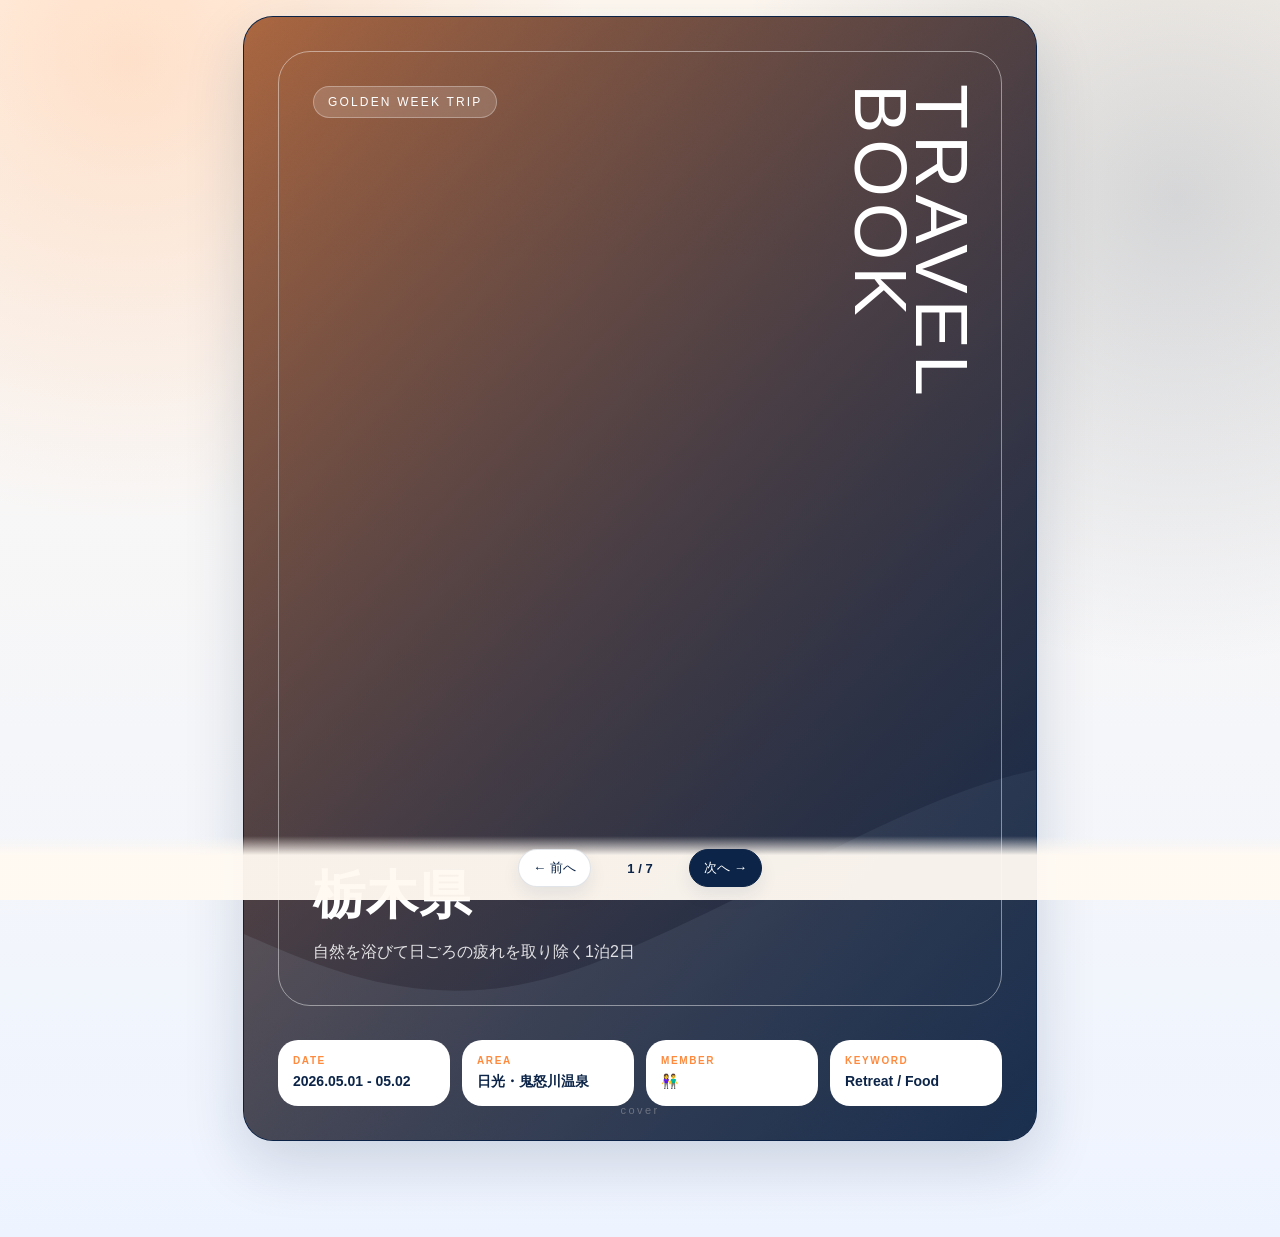
==== index.html @ 2cd38ad1 "HOTEL info" ====
<!doctype html>
<html lang="ja">
<head>
<meta charset="utf-8">
<meta name="viewport" content="width=device-width, initial-scale=1">
<link rel="manifest" href="manifest.json" />
<link rel="stylesheet" href="style.css" />
<title>NIKKO Travel Book</title>

</head>
<body>
<script>document.documentElement.classList.add("js");</script>

<div class="app">
  <!-- <header class="topbar">
    <h1>NIKKO WEEKEND TRAVEL BOOK</h1>
    <div>
      <button class="btn" id="printBtn">印刷</button>
      <button class="btn primary" id="editHintBtn">編集</button>
    </div>
  </header> -->

  <main class="book">
    <section class="page cover active">
      <div class="inner">
        <div class="coverFrame">
          <span class="kicker">GOLDEN WEEK TRIP</span>
          <div class="verticalTitle" contenteditable="true">TRAVEL<br>BOOK</div>
          <div class="coverCopy">
            <h2 contenteditable="true">栃木県</h2>
            <p contenteditable="true">自然を浴びて日ごろの疲れを取り除く1泊2日</p>
          </div>
        </div>
        <div class="coverMeta">
          <div><small>DATE</small><b contenteditable="true">2026.05.01 - 05.02</b></div>
          <div><small>AREA</small><b contenteditable="true">日光・鬼怒川温泉</b></div>
          <div><small>MEMBER</small><b contenteditable="true">👫</b></div>
          <div><small>KEYWORD</small><b contenteditable="true">Retreat / Food </b></div>
        </div>
        <div class="pageNo">cover</div>
      </div>
    </section>

    <section class="page">
      <div class="inner">
        <div class="secRow">
          <h2 class="sec"><span>concept</span>Trip Mood</h2>
        </div>
        <p class="lead" contenteditable="true">旅の主テーマは「特急に乗った旅行🚅」<br>急遽きまったからこそ！旅館でゆったりしたり、海鮮食べ放題を隅々まで楽しもう～！<br>宮城回は年内目標で行こうね！</p>
        <div class="goal-card">
          <h3>旅の目標</h3>
        
          <div class="goal-list">
            <div class="goal-item">
              <span>01</span>
              <p>特急列車にのる</p>
            </div>
            <div class="goal-item">
              <span>02</span>
              <p>いっぱい食べる</p>
            </div>
            <div class="goal-item">
              <span>03</span>
              <p>自然にあやかる</p>
            </div>
          </div>
        </div>

          <div class="card navy">
            <h3>より楽しむために</h3>
            <ul class="list">
              <li contenteditable="true">カロリーを気にしない！（気にしてたら食とれモードでお願いします！）</li>
              <li contenteditable="true">大雨なので1日目はお宿でまったり、旅館の温泉を楽しみつくす</li>
              <li contenteditable="true">旅の恥はかき捨て、写真や動画いっぱいとるど！</li>
              <li contenteditable="true">選択肢に迷ったらルーレットタイム！</li>
            </ul>
          </div>

          <div class="card" style="margin-top:16px">
            <h3>楽しむ条件</h3>
            <div class="conditions">
              <div class="condition" contenteditable="true">「どっちでもいいよ」が出る前にルーレットを回す！！いったら注意して！</div>
            </div>
          </div>

        </div>

        <div class="pageNo">01</div>
      </div>
    </section>

    <!-- <section class="page">
      <div class="inner">
        <div class="secRow"><h2 class="sec"><span>spot list</span>自然観光地</h2></div>
        <div class="spots">
          <article class="spot">
            <img class="thumb" src="toshogu.png" alt="">
            <div class="spotBody">
              <div class="spotTop"><h3 contenteditable="true">日光東照宮</h3><span class="tag" contenteditable="true">WORLD HERITAGE</span></div>
              <p class="desc" contenteditable="true">豪華な彫刻や陽明門をゆっくり見たい、日光の定番スポット。</p>
              <div class="info"><span contenteditable="true"><b>アクセス：</b>日光駅からバス約10分</span><span contenteditable="true"><b>料金：</b>¥1,600</span></div>
            </div>
          </article>
          
        </div>
        <div class="pageNo">02</div>
      </div>
    </section> -->

    <section class="page">
      <div class="inner">
        <div class="secRow"><h2 class="sec"><span>spot list</span>東武日光駅AREA</h2></div>
        <div class="spots">
          <article class="spot">
            <img class="thumb" src="image/sakaeya.jpg" alt="">
            <div class="spotBody">
              <div class="spotTop"><h3 contenteditable="true">さかえや</h3><span class="tag" contenteditable="true">FOOD</span></div>
              <p class="desc" contenteditable="true">このみおすすめの揚げ湯葉まんじゅう、あまじょっぱいの最高傑作らしい</p>
              <div class="info"><span contenteditable="true"><b>アクセス：</b>日光駅から徒歩1分</span><span contenteditable="true"><b>料金：</b>220円</span></div>
            </div>
          </article>
          <article class="spot">
            <img class="thumb" src="image/toushougu.png" alt="">
            <div class="spotBody">
              <div class="spotTop"><h3 contenteditable="true">日光東照宮</h3><span class="tag" contenteditable="true">WORLD HERITAGE</span></div>
              <p class="desc" contenteditable="true">いつかいってみたところ！みざる・いわざる・きかざる🙉</p>
              <div class="info"><span contenteditable="true"><b>アクセス：</b>日光駅からバス約10分、徒歩で30分</span><span contenteditable="true"><b>料金：</b>1,600円</span></div>
            </div>
          </article>
          <article class="spot">
            <img class="thumb" src="image/20231018141541_22.jpg" alt="">
            <div class="spotBody">
              <div class="spotTop"><h3 contenteditable="true">華厳の滝</h3><span class="tag" contenteditable="true">NATURE</span></div>
              <p class="desc" contenteditable="true">水音と迫力を近くで感じたい、奥日光らしい自然スポット。</p>
              <div class="info"><span contenteditable="true"><b>アクセス：</b>日光駅からバス約50分</span><span contenteditable="true"><b>料金：</b>600円</span></div>
            </div>
          </article>
          <article class="spot">
            <img class="thumb" src="image/20231018141826_58.jpg" alt="">
            <div class="spotBody">
              <div class="spotTop"><h3 contenteditable="true">中禅寺湖</h3><span class="tag" contenteditable="true">CHILL</span></div>
              <p class="desc" contenteditable="true">湖畔を散歩したり、天気がよければ遊覧船も候補にしたい場所。</p>
              <div class="info"><span contenteditable="true"><b>アクセス：</b>華厳の滝から徒歩で5分</span><span contenteditable="true"><b>料金：</b>散策無料</span></div>
            </div>
          </article>
          <article class="spot">
            <img class="thumb" src="" alt="">
            <div class="spotBody">
              <div class="spotTop"><h3 contenteditable="true">竜頭滝
              </h3><span class="tag" contenteditable="true">CHILL</span></div>
              <p class="desc" contenteditable="true">紅葉の時にきてもいいかも？</p>
              <div class="info"><span contenteditable="true"><b>アクセス：</b>中善寺温泉のバス停から約15分</span><span contenteditable="true"><b>料金：</b>散策無料</span></div>
            </div>
          </article>
        </div>
        
        <div class="pageNo">02</div>
      </div>
    </section>

    <section class="page">
      <div class="inner">
        <div class="secRow"><h2 class="sec"><span>spot list</span>鬼怒川温泉　エリア</h2></div>
        <div class="card" style="margin-bottom:16px">
          <h3>HOTEL</h3>
          <div class="conditions">
            <div class="condition" contenteditable="true">交ホテルサンシャイン鬼怒川/div>
            <div class="condition" contenteditable="true">チェックイン15：00～(晩御飯の最終は19:30)</div>
            <div class="condition" contenteditable="true">食事：夜朝の2食付き</div>
            <div class="condition" contenteditable="true">チェックアウトは朝の10:00</div>
          </div>
        </div>
        <div class="spots">
          <article class="spot">
            <img class="thumb" src="food2023_02_pc.jpg" alt="">
            <div class="spotBody">
              <div class="spotTop"><h3 contenteditable="true">バウムクーヘン工房はちや</h3><span class="tag" contenteditable="true">FUN</span></div>
              <p class="desc" contenteditable="true">幻のバターでできてるらしい…食べ比べかバウムソフトで悩む🤤</p>
              <div class="info"><span contenteditable="true"><b>アクセス：</b>鬼怒川温泉駅から徒歩3分程</span><span contenteditable="true"><b>料金：</b>600円（バウムソフト）</span></div>
            </div>
          </article>
          <article class="spot">
            <img class="thumb" src="/image/DSC_7810-700x466.jpg" alt="">
            <div class="spotBody">
              <div class="spotTop"><h3 contenteditable="true">鬼怒太の湯</h3><span class="tag" contenteditable="true">FUN</span></div>
              <p class="desc" contenteditable="true">駅前の足湯！雨で寒いからホテルに行く前に一回つかってもいいかも？</p>
              <div class="info"><span contenteditable="true"><b>アクセス：</b>鬼怒川温泉駅前広場</span><span contenteditable="true"><b>料金：</b>なんと無料</span></div>
            </div>
          </article>
          <article class="spot">
            <img class="thumb" src="" alt="">
            <div class="spotBody">
              <div class="spotTop"><h3 contenteditable="true">龍王峡</h3><span class="tag" contenteditable="true">NATURE</span></div>
              <p class="desc" contenteditable="true">湖畔を散歩したり、天気がよければ遊覧船も候補にしたい場所。</p>
              <div class="info"><span contenteditable="true"><b>アクセス：</b>鬼怒川温泉駅から電車で15分ほど</span><span contenteditable="true"><b>料金：</b>散策無料</span></div>
            </div>
          </article>
          <article class="spot">
            <img class="thumb" src="/image/20231018141411_145.jpg" alt="">
            <div class="spotBody">
              <div class="spotTop"><h3 contenteditable="true">鬼怒楯岩大吊橋</h3><span class="tag" contenteditable="true">FUN</span></div>
              <p class="desc" contenteditable="true">温泉街を結ぶ歩行者専用のつり橋、揺れるの怖いがわたってみたい！</p>
              <div class="info"><span contenteditable="true"><b>アクセス：</b>鬼怒川温泉駅から徒歩約12分</span><span contenteditable="true"><b>料金：</b>散策は無料</span></div>
            </div>
          </article>
          <article class="spot">
            <img class="thumb" src="" alt="">
            <div class="spotBody">
              <div class="spotTop"><h3 contenteditable="true">EDO WONDERLAND 日光江戸村</h3><span class="tag" contenteditable="true">FUN</span></div>
              <p class="desc" contenteditable="true">忍者・江戸の街並み・ショーを楽しめる、遊び要素を足したい時の候補。</p>
              <div class="info"><span contenteditable="true"><b>アクセス：</b>鬼怒川温泉方面</span><span contenteditable="true"><b>料金：</b>大人 ¥5,800</span></div>
            </div>
          </article>
        </div>
       
        <div class="pageNo">03</div>
      </div>
    </section>

    <section class="page">
      <div class="inner">
        <div class="secRow"><h2 class="sec"><span>spot list</span>鬼怒川温泉　エリア</h2></div>
        <div class="spots">
          <article class="spot">
            <img class="thumb" src="sakaeya.jpg" alt="">
            <div class="spotBody">
              <div class="spotTop"><h3 contenteditable="true">さかえや</h3><span class="tag" contenteditable="true">FOOD</span></div>
              <p class="desc" contenteditable="true">このみおすすめの揚げ湯葉まんじゅう、あまじょっぱいの最高傑作らしい</p>
              <div class="info"><span contenteditable="true"><b>アクセス：</b>日光駅から徒歩1分</span><span contenteditable="true"><b>料金：</b>220円</span></div>
            </div>
          </article>
          <article class="spot">
            <img class="thumb" src="" alt="">
            <div class="spotBody">
              <div class="spotTop"><h3 contenteditable="true">EDO WONDERLAND 日光江戸村</h3><span class="tag" contenteditable="true">FUN</span></div>
              <p class="desc" contenteditable="true">忍者・江戸の街並み・ショーを楽しめる、遊び要素を足したい時の候補。</p>
              <div class="info"><span contenteditable="true"><b>アクセス：</b>鬼怒川温泉方面</span><span contenteditable="true"><b>料金：</b>大人 ¥5,800</span></div>
            </div>
          </article>
          <article class="spot">
            <img class="thumb" src="" alt="">
            <div class="spotBody">
              <div class="spotTop"><h3 contenteditable="true">EDO WONDERLAND 日光江戸村</h3><span class="tag" contenteditable="true">FUN</span></div>
              <p class="desc" contenteditable="true">忍者・江戸の街並み・ショーを楽しめる、遊び要素を足したい時の候補。</p>
              <div class="info"><span contenteditable="true"><b>アクセス：</b>鬼怒川温泉方面</span><span contenteditable="true"><b>料金：</b>大人 ¥5,800</span></div>
            </div>
          </article>
          <article class="spot">
            <img class="thumb" src="" alt="">
            <div class="spotBody">
              <div class="spotTop"><h3 contenteditable="true">EDO WONDERLAND 日光江戸村</h3><span class="tag" contenteditable="true">FUN</span></div>
              <p class="desc" contenteditable="true">忍者・江戸の街並み・ショーを楽しめる、遊び要素を足したい時の候補。</p>
              <div class="info"><span contenteditable="true"><b>アクセス：</b>鬼怒川温泉方面</span><span contenteditable="true"><b>料金：</b>大人 ¥5,800</span></div>
            </div>
          </article>
          <article class="spot">
            <img class="thumb" src="" alt="">
            <div class="spotBody">
              <div class="spotTop"><h3 contenteditable="true">EDO WONDERLAND 日光江戸村</h3><span class="tag" contenteditable="true">FUN</span></div>
              <p class="desc" contenteditable="true">忍者・江戸の街並み・ショーを楽しめる、遊び要素を足したい時の候補。</p>
              <div class="info"><span contenteditable="true"><b>アクセス：</b>鬼怒川温泉方面</span><span contenteditable="true"><b>料金：</b>大人 ¥5,800</span></div>
            </div>
          </article>
        </div>
       
        <div class="pageNo">04</div>
      </div>
    </section>

    <!-- <section class="page">
      <div class="inner">
        <div class="secRow"><h2 class="sec"><span>schedule</span>2 Days Plan</h2></div>
        <div class="grid2">
          <div class="card">
            <h3>Day 1：世界遺産と日光中心地</h3>
            <div class="dayPlan">
              <div class="timeRow"><span class="time">AM</span><div class="planText" contenteditable="true">東京方面から日光へ移動。駅周辺で荷物整理。</div></div>
              <div class="timeRow"><span class="time">昼</span><div class="planText" contenteditable="true">ゆば・洋食・そばなど日光らしいランチ。</div></div>
              <div class="timeRow"><span class="time">PM</span><div class="planText" contenteditable="true">日光東照宮〜神橋周辺を散策。疲れたらカフェ休憩。</div></div>
              <div class="timeRow"><span class="time">夜</span><div class="planText" contenteditable="true">宿へ移動。温泉・ごはん・早めに就寝。</div></div>
            </div>
          </div>
          <div class="card">
            <h3>Day 2：奥日光の自然</h3>
            <div class="dayPlan">
              <div class="timeRow"><span class="time">AM</span><div class="planText" contenteditable="true">バスで中禅寺湖方面へ。華厳の滝を見る。</div></div>
              <div class="timeRow"><span class="time">昼</span><div class="planText" contenteditable="true">湖畔でランチ。天気がよければ少し散歩。</div></div>
              <div class="timeRow"><span class="time">PM</span><div class="planText" contenteditable="true">中禅寺湖、カフェ、お土産。無理せず駅方面へ戻る。</div></div>
              <div class="timeRow"><span class="time">夕方</span><div class="planText" contenteditable="true">帰路へ。翌日に疲れを残さない時間で帰る。</div></div>
            </div>
          </div>
        </div>
        <div class="pageNo">04</div>
      </div>
    </section> -->

    <section class="page">
      <div class="inner">
        <div class="secRow"><h2 class="sec"><span>packing</span>Checklist</h2></div>
        <div class="checkGrid">
          <div class="card">
            <h3>必須</h3>
            <ul class="checks">
              <li><label><input type="checkbox"> 財布・ICカード</label></li>
              <li><label><input type="checkbox"> スマホ・充電器</label></li>
              <li><label><input type="checkbox"> 予約情報・身分証</label></li>
              <li><label><input type="checkbox"> 常備薬</label></li>
              <li><label><input type="checkbox"> 本</label></li>
            </ul>
          </div>
          <div class="card">
            <h3>服・ケア</h3>
            <ul class="checks">
              <li><label><input type="checkbox"> 歩きやすい靴</label></li>
              <li><label><input type="checkbox"> 羽織りもの</label></li>
              <li><label><input type="checkbox"> 着替え・下着</label></li>
              <li><label><input type="checkbox"> スキンケア・メイク</label></li>
              <li><label><input type="checkbox"> 折りたたみ傘</label></li>
            </ul>
          </div>
          <div class="card">
            <h3>あると便利</h3>
            <ul class="checks">
              <li><label><input type="checkbox"> エコバッグ</label></li>
              <li><label><input type="checkbox"> ハンカチ・ティッシュ</label></li>
              <li><label><input type="checkbox"> 小さめのお菓子</label></li>
              <li><label><input type="checkbox"> 日焼け止め</label></li>
              <li><label><input type="checkbox"> カメラ</label></li>
              <li><label><input type="checkbox"> モバイルバッテリー</label></li>
            </ul>
          </div>
          <div class="card">
            <h3>Memo</h3>
            <div class="memo" contenteditable="true">宿のチェックイン時間：15:00〜<br>夕食開始の最終時間が19:30雨の場合：東照宮＋金谷ホテル周辺＋カフェ寄りに変更<br>バス酔い対策：前日は睡眠優先</div>
          </div>
        </div>
        <div class="pageNo">05</div>
      </div>
    </section>

    <section class="page back">
      <div class="inner">
        <h2 contenteditable="true">NIKKO WEEKEND</h2>
        <p contenteditable="true">歴史を見て、湖で深呼吸して、温泉でゆるむ。<br>帰ってきたあとも思い出せる一泊二日になりますように。</p>
        <div class="pageNo">back cover</div>
      </div>
    </section>
  </main>

  <!-- <p class="hint">テキスト部分はクリックして直接書き換えできます。矢印キーでもページ送りできます。</p> -->
</div>

<nav class="pager">
  <button class="btn" id="prevBtn">← 前へ</button>
  <span class="count" id="count">1 / 7</span>
  <button class="btn primary" id="nextBtn">次へ →</button>
</nav>

<script>
(function(){
  var pages = Array.prototype.slice.call(document.querySelectorAll(".page"));
  var current = 0;
  var count = document.getElementById("count");
  function show(n){
    current = Math.max(0, Math.min(n, pages.length - 1));
    pages.forEach(function(page, i){ page.classList.toggle("active", i === current); });
    count.textContent = (current + 1) + " / " + pages.length;
    window.scrollTo({top:0, behavior:"smooth"});
  }
  document.getElementById("prevBtn").addEventListener("click", function(){ show(current - 1); });
  document.getElementById("nextBtn").addEventListener("click", function(){ show(current + 1); });
  document.getElementById("printBtn").addEventListener("click", function(){ window.print(); });
  document.getElementById("editHintBtn").addEventListener("click", function(){
    alert("テキストを直接クリックすると編集できます。編集後はブラウザの印刷・PDF保存で残せます。");
  });
  document.addEventListener("keydown", function(e){
    if(e.key === "ArrowRight") show(current + 1);
    if(e.key === "ArrowLeft") show(current - 1);
  });
  show(0);
})();
</script>
</body>
</html>
---- style.css ----
:root {
    --navy:#0b2447;
    --navy2:#183b65;
    --orange:#ff8a3d;
    --orange2:#ffb15e;
    --cream:#fff7ed;
    --paper:#fffdf8;
    --pink:#ffe6d2;
    --ink:#182235;
    --muted:#6c7280;
    --line:#f0d8c2;
    --shadow:0 22px 60px rgba(11,36,71,.16);
  }
  * { box-sizing:border-box; }
  html { scroll-behavior:smooth; }
  body {
    margin:0;
    color:var(--ink);
    background:
      radial-gradient(circle at 10% 5%, rgba(255,138,61,.22), transparent 28%),
      radial-gradient(circle at 92% 16%, rgba(11,36,71,.16), transparent 30%),
      linear-gradient(180deg,#fff9f1,#eef4ff);
    font-family:-apple-system,BlinkMacSystemFont,"Hiragino Sans","Yu Gothic","Noto Sans JP",sans-serif;
  }
  [contenteditable="true"] {
    outline:2px dashed transparent;
    border-radius:8px;
  }
  [contenteditable="true"]:focus {
    outline-color:rgba(255,138,61,.55);
    background:#fff2e7;
  }
  .app {
    width:min(100%,980px);
    margin:auto;
    padding:16px 12px 96px;
  }
  .topbar {
    position:sticky;
    top:0;
    z-index:10;
    display:flex;
    justify-content:space-between;
    align-items:center;
    gap:10px;
    padding:10px 0 14px;
    background:linear-gradient(#fff9f1 74%, rgba(255,249,241,0));
  }
  .topbar h1 {
    margin:0;
    color:var(--navy);
    font-size:13px;
    letter-spacing:.18em;
  }
  .btn {
    border:1px solid rgba(11,36,71,.12);
    background:#fff;
    color:var(--navy);
    border-radius:999px;
    padding:9px 14px;
    cursor:pointer;
    box-shadow:0 8px 18px rgba(11,36,71,.08);
  }
  .btn.primary {
    background:var(--navy);
    color:#fff;
    border-color:var(--navy);
  }
  .book {
    display:grid;
    gap:24px;
  }
  .page {
    width:min(100%,794px);
    min-height:1123px;
    margin:0 auto;
    background:var(--paper);
    border-radius:30px;
    border:1px solid rgba(11,36,71,.08);
    box-shadow:var(--shadow);
    overflow:hidden;
    position:relative;
  }
  .js .page { display:none; }
  .js .page.active { display:block; }
  .inner {
    min-height:1123px;
    padding:48px;
    position:relative;
  }
  .pageNo {
    position:absolute;
    bottom:24px;
    left:0;
    right:0;
    text-align:center;
    font-size:11px;
    letter-spacing:.22em;
    color:var(--muted);
  }
  .cover {
    background:var(--navy);
  }
  .cover .inner {
    padding:0;
    display:grid;
    grid-template-rows:1fr auto;
    background:
      linear-gradient(120deg, rgba(11,36,71,.25), rgba(11,36,71,.78)),
      url("/image/wave.svg") center/cover no-repeat;
  }
  .coverFrame {
    margin:34px;
    min-height:800px;
    border:1px solid rgba(255,255,255,.45);
    border-radius:32px;
    position:relative;
    padding:34px;
    color:white;
  }
  .kicker {
    display:inline-flex;
    gap:9px;
    align-items:center;
    padding:8px 14px;
    border-radius:999px;
    background:rgba(255,255,255,.16);
    border:1px solid rgba(255,255,255,.3);
    backdrop-filter:blur(8px);
    font-size:12px;
    letter-spacing:.18em;
  }
  .verticalTitle {
    position:absolute;
    right:30px;
    top:32px;
    writing-mode:vertical-rl;
    text-orientation:mixed;
    font-family:"Arial Narrow","Avenir Next Condensed","Helvetica Neue Condensed",Impact,sans-serif;
    font-stretch:condensed;
    font-size:74px;
    line-height:.82;
    letter-spacing:.08em;
    font-weight:300;
    text-transform:uppercase;
  }
  .coverCopy {
    position:absolute;
    left:34px;
    bottom:38px;
    max-width:500px;
  }
  .coverCopy h2 {
    margin:0 0 14px;
    font-size:52px;
    line-height:1.06;
    letter-spacing:.02em;
  }
  .coverCopy p {
    margin:0;
    font-size:16px;
    line-height:1.9;
    color:rgba(255,255,255,.86);
  }
  .coverMeta {
    display:grid;
    grid-template-columns:repeat(4,1fr);
    gap:12px;
    padding:0 34px 34px;
  }
  .coverMeta div {
    background:#fff;
    border-radius:20px;
    padding:15px;
  }
  .coverMeta small {
    display:block;
    font-size:10px;
    color:var(--orange);
    letter-spacing:.16em;
    margin-bottom:6px;
    font-weight:800;
  }
  .coverMeta b {
    font-size:14px;
    color:var(--navy);
  }
  .secRow {
    display:flex;
    justify-content:space-between;
    align-items:end;
    gap:16px;
    margin-bottom:20px;
  }
  .sec {
    margin:0;
    font-size:38px;
    line-height:1;
    color:var(--navy);
    letter-spacing:.02em;
  }
  .sec span {
    display:block;
    margin-bottom:8px;
    color:var(--orange);
    font-size:12px;
    letter-spacing:.22em;
    text-transform:uppercase;
  }
  .lead {
    color:var(--muted);
    line-height:1.9;
    margin:0 0 24px;
  }
  .goal-card{
    background:linear-gradient(135deg,#ff8a3d,#ffb15e);
    border-radius:28px;
    padding:22px;
    color:white;
    box-shadow:0 16px 32px rgba(255,138,61,.22);
  }
  
  .goal-card h3{
    margin:0 0 16px;
    font-size:16px;
    letter-spacing:.08em;
  }
  
  .goal-list{
    display:grid;
    gap:10px;
  }
  
  .goal-item{
    display:flex;
    align-items:center;
    gap:12px;
    padding:13px 14px;
    border-radius:18px;
    background:rgba(255,255,255,.18);
    backdrop-filter:blur(8px);
  }
  
  .goal-item span{
    width:34px;
    height:34px;
    border-radius:50%;
    display:flex;
    align-items:center;
    justify-content:center;
    background:white;
    color:#ff8a3d;
    font-size:12px;
    font-weight:800;
  }
  
  .goal-item p{
    margin:0;
    font-size:18px;
    font-weight:800;
    line-height:1.4;
  }
  .grid2 {
    display:grid;
    grid-template-columns:1.05fr .95fr;
    gap:18px;
  }
  .grid3 {
    display:grid;
    grid-template-columns:1fr 1fr 1fr;
    gap:14px;
  }
  .card {
    background:#fff;
    border:1px solid rgba(11,36,71,.08);
    border-radius:28px;
    padding:22px;
    box-shadow:0 10px 26px rgba(11,36,71,.06);
  }
  .card.orange {
    background:linear-gradient(135deg,var(--orange),var(--orange2));
    color:white;
    border:0;
  }
  .card.navy {
    background:var(--navy);
    color:white;
    border:0;
    margin-top: 16px;
  }
  .card h3 {
    margin:0 0 12px;
    font-size:18px;
  }
  .goal {
    margin:0;
    font-size:25px;
    line-height:1.7;
    font-weight:800;
  }
  .list {
    list-style:none;
    padding:0;
    margin:0;
    display:grid;
    gap:11px;
  }
  .list li {
    position:relative;
    padding:12px 12px 12px 38px;
    line-height:1.6;
    border-radius:16px;
    background:rgba(255,255,255,.14);
  }
  .card:not(.navy):not(.orange) .list li {
    background:#fff3e8;
  }
  .list li::before {
    content:"";
    position:absolute;
    left:14px;
    top:18px;
    width:11px;
    height:11px;
    border-radius:50%;
    background:var(--orange);
  }
  .conceptCard {
    padding:0;
    overflow:hidden;
  }
  .conceptCard img {
    display:block;
    width:100%;
    height:150px;
    object-fit:cover;
  }
  .conceptCard div {
    padding:16px;
  }
  .conceptCard h3 {
    color:var(--navy);
  }
  .conceptCard p {
    margin:0;
    color:var(--muted);
    line-height:1.65;
    font-size:14px;
  }
  .conditions {
    display:grid;
    grid-template-columns:1fr 1fr;
    gap:10px;
  }
  .condition {
    background:#fff3e8;
    border-radius:18px;
    padding:13px 15px;
    line-height:1.65;
    border:1px solid rgba(255,138,61,.18);
  }
  .spots {
    display:grid;
    gap:16px;
  }
  .spot {
    display:grid;
    grid-template-columns:168px 1fr;
    gap:18px;
    background:#fff;
    border:1px solid rgba(11,36,71,.08);
    border-radius:30px;
    padding:12px;
    box-shadow:0 10px 26px rgba(11,36,71,.06);
  }
  .thumb {
    width:168px;
    height: auto;
    aspect-ratio: 1 / 1;
    object-fit:cover;
    border-radius:22px;
  }
  .spotBody {
    padding:8px 12px 8px 0;
  }
  .spotTop {
    display:flex;
    justify-content:space-between;
    gap:10px;
    align-items:flex-start;
  }
  .spot h3 {
    margin:0;
    font-size:23px;
    color:var(--navy);
  }
  .tag {
    flex:0 0 auto;
    background:var(--navy);
    color:white;
    border-radius:999px;
    padding:6px 10px;
    font-size:11px;
    letter-spacing:.08em;
  }
  .desc {
    color:var(--muted);
    line-height:1.7;
    margin:9px 0 12px;
  }
  .info {
    display:grid;
    grid-template-columns:1fr 120px;
    gap:8px;
    font-size:13px;
  }
  .info span {
    background:#fff3e8;
    border-radius:14px;
    padding:9px 10px;
    line-height:1.55;
  }
  .dayPlan {
    display:grid;
    gap:11px;
  }
  .timeRow {
    display:grid;
    grid-template-columns:72px 1fr;
    gap:12px;
  }
  .time {
    background:var(--orange);
    color:#fff;
    border-radius:999px;
    text-align:center;
    padding:7px 9px;
    font-size:12px;
    font-weight:800;
  }
  .planText {
    line-height:1.65;
    border-bottom:1px dashed rgba(11,36,71,.16);
    padding-bottom:10px;
  }
  .checkGrid {
    display:grid;
    grid-template-columns:1fr 1fr;
    gap:18px;
  }
  .checks {
    list-style:none;
    padding:0;
    margin:0;
    display:grid;
    gap:10px;
  }
  .checks label {
    display:flex;
    align-items:center;
    gap:10px;
    background:#fff3e8;
    border-radius:16px;
    padding:11px 12px;
  }
  .checks input {
    width:18px;
    height:18px;
    accent-color:var(--orange);
  }
  .memo {
    min-height:126px;
    background:#fff3e8;
    border-radius:18px;
    padding:16px;
    color:var(--muted);
    line-height:1.8;
  }
  .back {
    background:var(--navy);
    color:white;
  }
  .back .inner {
    display:flex;
    flex-direction:column;
    justify-content:center;
    background:
      linear-gradient(120deg, rgba(255,138,61,.34), rgba(11,36,71,.82)),
      url("data:image/svg+xml;charset=utf-8,%3Csvg%20xmlns%3D%22http%3A//www.w3.org/2000/svg%22%20width%3D%22900%22%20height%3D%22650%22%20viewBox%3D%220%200%20900%20650%22%3E%0A%20%20%20%20%3Cdefs%3E%0A%20%20%20%20%20%20%3ClinearGradient%20id%3D%22g%22%20x1%3D%220%22%20y1%3D%220%22%20x2%3D%221%22%20y2%3D%221%22%3E%0A%20%20%20%20%20%20%20%20%3Cstop%20stop-color%3D%22%23ffb15e%22/%3E%0A%20%20%20%20%20%20%20%20%3Cstop%20offset%3D%221%22%20stop-color%3D%22%23153e6f%22/%3E%0A%20%20%20%20%20%20%3C/linearGradient%3E%0A%20%20%20%20%20%20%3Cfilter%20id%3D%22noise%22%3E%0A%20%20%20%20%20%20%20%20%3CfeTurbulence%20type%3D%22fractalNoise%22%20baseFrequency%3D%220.8%22%20numOctaves%3D%222%22%20stitchTiles%3D%22stitch%22/%3E%0A%20%20%20%20%20%20%20%20%3CfeColorMatrix%20type%3D%22saturate%22%20values%3D%220%22/%3E%0A%20%20%20%20%20%20%20%20%3CfeComponentTransfer%3E%3CfeFuncA%20type%3D%22table%22%20tableValues%3D%220%200.16%22/%3E%3C/feComponentTransfer%3E%0A%20%20%20%20%20%20%3C/filter%3E%0A%20%20%20%20%3C/defs%3E%0A%20%20%20%20%3Crect%20width%3D%22900%22%20height%3D%22650%22%20fill%3D%22url%28%23g%29%22/%3E%0A%20%20%20%20%3Crect%20width%3D%22900%22%20height%3D%22650%22%20fill%3D%22%23fff%22%20opacity%3D%22.08%22%20filter%3D%22url%28%23noise%29%22/%3E%0A%20%20%20%20%3Ccircle%20cx%3D%22760%22%20cy%3D%22110%22%20r%3D%22105%22%20fill%3D%22rgba%28255%2C255%2C255%2C.23%29%22/%3E%0A%20%20%20%20%3Ccircle%20cx%3D%22130%22%20cy%3D%22550%22%20r%3D%22150%22%20fill%3D%22rgba%28255%2C255%2C255%2C.14%29%22/%3E%0A%20%20%20%20%3Cpath%20d%3D%22M0%20500%20C180%20440%20250%20620%20430%20545%20C610%20470%20660%20390%20900%20445%20L900%20650%20L0%20650%20Z%22%20fill%3D%22rgba%28255%2C255%2C255%2C.18%29%22/%3E%0A%20%20%20%20%3Ctext%20x%3D%2270%22%20y%3D%22170%22%20font-size%3D%2290%22%3E%F0%9F%9A%A4%3C/text%3E%0A%20%20%20%20%3Ctext%20x%3D%2270%22%20y%3D%22390%22%20font-family%3D%22Arial%2C%20sans-serif%22%20font-size%3D%2276%22%20font-weight%3D%22800%22%20fill%3D%22white%22%3ELAKE%3C/text%3E%0A%20%20%20%20%3Ctext%20x%3D%2274%22%20y%3D%22455%22%20font-family%3D%22Arial%2C%20sans-serif%22%20font-size%3D%2234%22%20fill%3D%22rgba%28255%2C255%2C255%2C.9%29%22%3EChuzenji%3C/text%3E%0A%20%20%20%20%3C/svg%3E") center/cover no-repeat;
    text-align:center;
  }
  .back h2 {
    margin:0 0 20px;
    font-family:"Arial Narrow","Avenir Next Condensed","Helvetica Neue Condensed",Impact,sans-serif;
    font-size:64px;
    font-weight:300;
    letter-spacing:.08em;
  }
  .back p {
    margin:0 auto;
    max-width:560px;
    line-height:2;
    color:rgba(255,255,255,.88);
  }
  .pager {
    position:fixed;
    left:0;
    right:0;
    bottom:0;
    z-index:20;
    display:none;
    justify-content:center;
    align-items:center;
    gap:10px;
    padding:13px 12px calc(13px + env(safe-area-inset-bottom));
    background:linear-gradient(transparent, rgba(255,249,241,.96) 30%);
  }
  .js .pager { display:flex; }
  .count {
    min-width:78px;
    text-align:center;
    color:var(--navy);
    font-size:13px;
    font-weight:700;
  }
  .hint {
    width:min(100%,794px);
    margin:12px auto 0;
    color:var(--muted);
    font-size:12px;
    text-align:center;
    line-height:1.7;
  }
  @media(max-width:720px){
    .app { padding:12px 10px 88px; }
    .topbar h1 { font-size:11px; }
    .page { min-height:calc(100svh - 132px); border-radius:22px; }
    .inner { min-height:calc(100svh - 132px); padding:28px 20px 58px; }
    .coverFrame { margin:20px; padding:22px; min-height:620px; }
    .verticalTitle { font-size:54px; right:20px; }
    .coverCopy h2 { font-size:36px; }
    .coverMeta,.grid2,.grid3,.conditions,.checkGrid { grid-template-columns:1fr; }
    .spot { grid-template-columns:108px 1fr; gap:12px; padding:10px; }
    .thumb { width:108px; height:108px; }
    .spot h3 { font-size:18px; }
    .info { grid-template-columns:1fr; }
  }
  @media print {
    body { background:white; }
    .topbar,.pager,.hint { display:none!important; }
    .app { padding:0; }
    .book { gap:0; }
    .page {
      display:block!important;
      width:210mm;
      min-height:297mm;
      border:0;
      border-radius:0;
      box-shadow:none;
      page-break-after:always;
    }
    .inner { min-height:297mm; }
  }
  
  /* ===== SP optimized layout ===== */
  @media(max-width:720px){
    body{
      background:linear-gradient(180deg,#fff7ef,#eef4ff);
    }
    .app{
      width:100%;
      padding:10px 10px 86px;
    }
    .topbar{
      padding:8px 2px 10px;
    }
    .topbar h1{
      font-size:10px;
      letter-spacing:.12em;
      max-width:48vw;
      line-height:1.4;
    }
    .btn{
      padding:8px 11px;
      font-size:12px;
    }
    .book{
      gap:0;
    }
    .page{
      width:100%;
      min-height:calc(100svh - 108px);
      border-radius:24px;
      box-shadow:0 12px 32px rgba(11,36,71,.14);
    }
    .inner{
      min-height:calc(100svh - 108px);
      padding:22px 16px 54px;
    }
    .pageNo{
      bottom:18px;
      font-size:10px;
    }
  
    .cover .inner{
      min-height:calc(100svh - 108px);
      display:flex;
      flex-direction:column;
      justify-content:space-between;
    }
    .coverFrame{
      margin:14px;
      min-height:58svh;
      border-radius:28px;
      padding:20px;
    }
    .kicker{
      font-size:10px;
      letter-spacing:.12em;
      padding:7px 11px;
    }
    .verticalTitle{
      right:18px;
      top:76px;
      font-size:48px;
      line-height:.86;
      letter-spacing:.06em;
    }
    .coverCopy{
      left:20px;
      right:20px;
      bottom:24px;
      max-width:none;
    }
    .coverCopy h2{
      font-size:32px;
      line-height:1.14;
    }
    .coverCopy p{
      font-size:13px;
      line-height:1.75;
    }
    .coverMeta{
      grid-template-columns:1fr 1fr;
      gap:8px;
      padding:0 14px 42px;
    }
    .coverMeta div{
      border-radius:16px;
      padding:11px;
    }
    .coverMeta small{
      font-size:9px;
      margin-bottom:4px;
    }
    .coverMeta b{
      font-size:12px;
      line-height:1.4;
    }
  
    .secRow{
      margin-bottom:14px;
    }
    .sec{
      font-size:30px;
    }
    .sec span{
      font-size:10px;
      margin-bottom:6px;
    }
    .lead{
      font-size:13px;
      line-height:1.8;
      margin-bottom:16px;
    }
    .grid2,
    .grid3,
    .conditions,
    .checkGrid{
      grid-template-columns:1fr;
      gap:12px;
    }
    .card{
      border-radius:22px;
      padding:16px;
    }
    .card h3{
      font-size:16px;
    }
    .goal{
      font-size:19px;
      line-height:1.65;
    }
    .list{
      gap:8px;
    }
    .list li{
      padding:10px 10px 10px 34px;
      font-size:13px;
    }
    .list li::before{
      top:15px;
    }
    .conceptCard img{
      height:118px;
    }
    .conceptCard div{
      padding:14px;
    }
    .conceptCard p,
    .condition{
      font-size:13px;
    }
  
    .spots{
      gap:12px;
    }
    .spot{
      grid-template-columns:92px 1fr;
      gap:10px;
      padding:8px;
      border-radius:24px;
    }
    .thumb{
      width:92px;
      height:auto;
      border-radius:18px;
    }
    .spotBody{
      padding:5px 6px 5px 0;
    }
    .spotTop{
      display:block;
    }
    .spot h3{
      font-size:17px;
      line-height:1.35;
      margin-bottom:6px;
    }
    .tag{
      display:inline-block;
      font-size:9px;
      padding:5px 8px;
      margin-bottom:5px;
    }
    .desc{
      font-size:12px;
      line-height:1.6;
      margin:5px 0 8px;
    }
    .info{
      grid-template-columns:1fr;
      gap:5px;
      font-size:11px;
    }
    .info span{
      padding:7px 8px;
      border-radius:12px;
    }
  
    .timeRow{
      grid-template-columns:58px 1fr;
      gap:9px;
    }
    .time{
      font-size:10px;
      /* padding:6px 7px; */
      display: flex;
      width: 58px;
      height:32px;
      align-items: center;
      justify-content: center;
    }
    .planText{
      font-size:13px;
    }
  
    .checks{
      gap:8px;
    }
    .checks label{
      font-size:13px;
      padding:10px;
      border-radius:14px;
    }
    .memo{
      font-size:13px;
      min-height:100px;
    }
  
    .back h2{
      font-size:42px;
      line-height:1.05;
    }
    .back p{
      font-size:13px;
      line-height:1.9;
    }
  
    .hint{
      font-size:11px;
      padding:0 10px;
    }
    .pager{
      gap:8px;
      padding:10px 10px calc(10px + env(safe-area-inset-bottom));
    }
    .count{
      min-width:58px;
      font-size:12px;
    }
  }
  
  @media(max-width:390px){
    .verticalTitle{
      font-size:42px;
    }
    .coverCopy h2{
      font-size:28px;
    }
    .spot{
      grid-template-columns:82px 1fr;
    }
    .thumb{
      width:82px;
      height: auto;
    }
    .spot h3{
      font-size:16px;
    }
  }
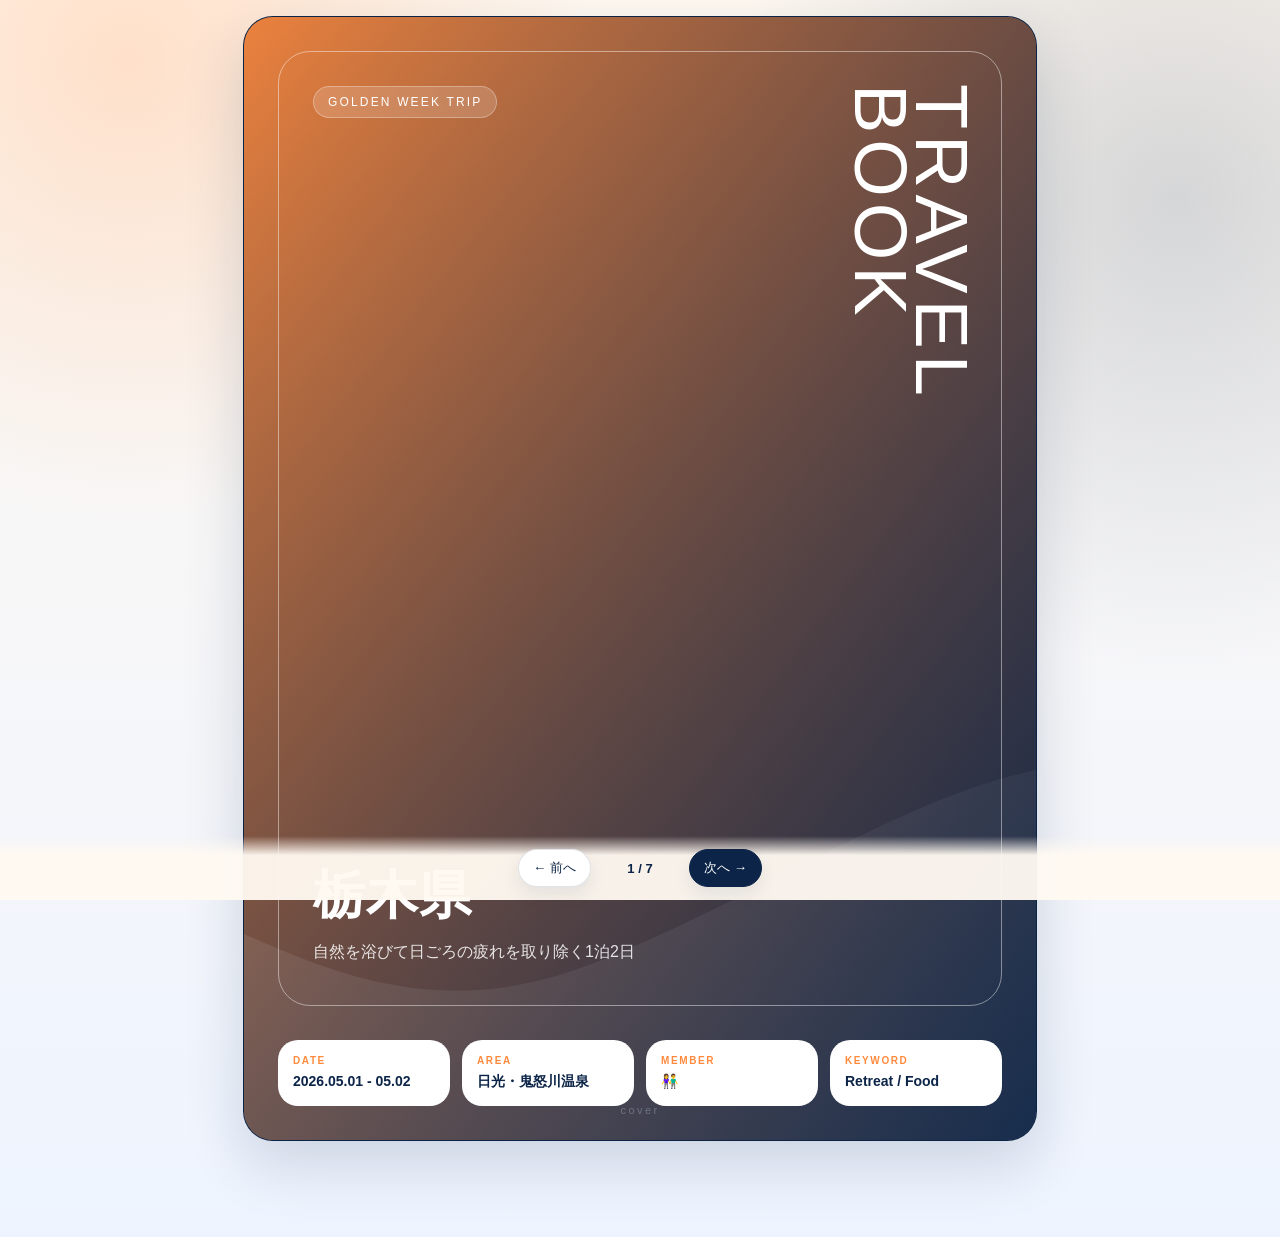
==== commit acfdfb96: "グラデーション追加" ====
--- a/index.html
+++ b/index.html
@@ -109,14 +109,14 @@
 
     <section class="page">
       <div class="inner">
-        <div class="secRow"><h2 class="sec"><span>spot list</span>東武日光駅AREA</h2></div>
+        <div class="secRow"><h2 class="sec"><span>spot list</span>日光AREA</h2></div>
         <div class="spots">
           <article class="spot">
             <img class="thumb" src="image/sakaeya.jpg" alt="">
             <div class="spotBody">
               <div class="spotTop"><h3 contenteditable="true">さかえや</h3><span class="tag" contenteditable="true">FOOD</span></div>
               <p class="desc" contenteditable="true">このみおすすめの揚げ湯葉まんじゅう、あまじょっぱいの最高傑作らしい</p>
-              <div class="info"><span contenteditable="true"><b>アクセス：</b>日光駅から徒歩1分</span><span contenteditable="true"><b>料金：</b>220円</span></div>
+              <div class="info"><span contenteditable="true"><b>アクセス：</b>日光駅から徒歩1分</span><span contenteditable="true"><b>料金：</b>250円</span></div>
             </div>
           </article>
           <article class="spot">
@@ -128,22 +128,22 @@
             </div>
           </article>
           <article class="spot">
-            <img class="thumb" src="image/20231018141541_22.jpg" alt="">
-            <div class="spotBody">
-              <div class="spotTop"><h3 contenteditable="true">華厳の滝</h3><span class="tag" contenteditable="true">NATURE</span></div>
-              <p class="desc" contenteditable="true">水音と迫力を近くで感じたい、奥日光らしい自然スポット。</p>
-              <div class="info"><span contenteditable="true"><b>アクセス：</b>日光駅からバス約50分</span><span contenteditable="true"><b>料金：</b>600円</span></div>
-            </div>
-          </article>
-          <article class="spot">
-            <img class="thumb" src="image/20231018141826_58.jpg" alt="">
-            <div class="spotBody">
-              <div class="spotTop"><h3 contenteditable="true">中禅寺湖</h3><span class="tag" contenteditable="true">CHILL</span></div>
-              <p class="desc" contenteditable="true">湖畔を散歩したり、天気がよければ遊覧船も候補にしたい場所。</p>
-              <div class="info"><span contenteditable="true"><b>アクセス：</b>華厳の滝から徒歩で5分</span><span contenteditable="true"><b>料金：</b>散策無料</span></div>
-            </div>
-          </article>
-          <article class="spot">
+            <img class="thumb" src="image/kumoizu.png" alt="">
+            <div class="spotBody">
+              <div class="spotTop"><h3 contenteditable="true">雲IZU</h3><span class="tag" contenteditable="true">NATURE</span></div>
+              <p class="desc" contenteditable="true">おさるさんまんじゅうも気になるんです</p>
+              <div class="info"><span contenteditable="true"><b>アクセス：</b>駅から徒歩10分</span><span contenteditable="true"><b>料金：</b>378円</span></div>
+            </div>
+          </article>
+          <article class="spot">
+            <img class="thumb" src="image/takoyaki.png" alt="">
+            <div class="spotBody">
+              <div class="spotTop"><h3 contenteditable="true">TAKOYAKI JAPAN</h3><span class="tag" contenteditable="true">CHILL</span></div>
+              <p class="desc" contenteditable="true">ゆばあんかけたこ焼きはさすがに食べたいかも</p>
+              <div class="info"><span contenteditable="true"><b>アクセス：</b>駅から徒歩10分</span><span contenteditable="true"><b>料金：</b>？？？</span></div>
+            </div>
+          </article>
+          <!-- <article class="spot">
             <img class="thumb" src="" alt="">
             <div class="spotBody">
               <div class="spotTop"><h3 contenteditable="true">竜頭滝
@@ -151,28 +151,38 @@
               <p class="desc" contenteditable="true">紅葉の時にきてもいいかも？</p>
               <div class="info"><span contenteditable="true"><b>アクセス：</b>中善寺温泉のバス停から約15分</span><span contenteditable="true"><b>料金：</b>散策無料</span></div>
             </div>
-          </article>
-        </div>
-        
+          </article> -->
+        </div>
+        <!-- <div class="card" style="margin-top:18px">
+          <h3>Budget Memo</h3>
+          <div class="conditions">
+            <div class="condition" contenteditable="true">交通：特急・バス代は別途。早めに予約確認</div>
+            <div class="condition" contenteditable="true">観光：東照宮＋奥日光で約¥2,000〜</div>
+            <div class="condition" contenteditable="true">食事：昼¥1,500〜¥3,000 / カフェ¥800〜</div>
+            <div class="condition" contenteditable="true">宿：温泉つきなら早めに空室確認</div>
+          </div>
+        </div> -->
         <div class="pageNo">02</div>
       </div>
     </section>
 
     <section class="page">
       <div class="inner">
-        <div class="secRow"><h2 class="sec"><span>spot list</span>鬼怒川温泉　エリア</h2></div>
-        <div class="card" style="margin-bottom:16px">
-          <h3>HOTEL</h3>
-          <div class="conditions">
-            <div class="condition" contenteditable="true">交ホテルサンシャイン鬼怒川/div>
-            <div class="condition" contenteditable="true">チェックイン15：00～(晩御飯の最終は19:30)</div>
-            <div class="condition" contenteditable="true">食事：夜朝の2食付き</div>
-            <div class="condition" contenteditable="true">チェックアウトは朝の10:00</div>
-          </div>
-        </div>
+        <div class="secRow"><h2 class="sec"><span>spot list</span>鬼怒川温泉AREA</h2></div>
         <div class="spots">
-          <article class="spot">
-            <img class="thumb" src="food2023_02_pc.jpg" alt="">
+
+          <div class="card" style="margin-bottom:18px">
+            <h3>HOTEL Information</h3>
+            <div class="conditions">
+              <div class="condition" contenteditable="true">ホテルサンシャイン鬼怒川</div>
+              <div class="condition" contenteditable="true">チェックインは15時（晩御飯の最終受付は19:30）</div>
+              <div class="condition" contenteditable="true">食事：2食付き（夜朝）</div>
+              <div class="condition" contenteditable="true">チェックアウトは10時</div>
+            </div>
+          </div>
+
+          <article class="spot">
+            <img class="thumb" src="image/food2023_02_pc.jpg" alt="">
             <div class="spotBody">
               <div class="spotTop"><h3 contenteditable="true">バウムクーヘン工房はちや</h3><span class="tag" contenteditable="true">FUN</span></div>
               <p class="desc" contenteditable="true">幻のバターでできてるらしい…食べ比べかバウムソフトで悩む🤤</p>
@@ -180,7 +190,7 @@
             </div>
           </article>
           <article class="spot">
-            <img class="thumb" src="/image/DSC_7810-700x466.jpg" alt="">
+            <img class="thumb" src="image/DSC_7810-700x466.jpg" alt="">
             <div class="spotBody">
               <div class="spotTop"><h3 contenteditable="true">鬼怒太の湯</h3><span class="tag" contenteditable="true">FUN</span></div>
               <p class="desc" contenteditable="true">駅前の足湯！雨で寒いからホテルに行く前に一回つかってもいいかも？</p>
@@ -188,7 +198,7 @@
             </div>
           </article>
           <article class="spot">
-            <img class="thumb" src="" alt="">
+            <img class="thumb" src="image/train.png" alt="">
             <div class="spotBody">
               <div class="spotTop"><h3 contenteditable="true">龍王峡</h3><span class="tag" contenteditable="true">NATURE</span></div>
               <p class="desc" contenteditable="true">湖畔を散歩したり、天気がよければ遊覧船も候補にしたい場所。</p>
@@ -196,7 +206,7 @@
             </div>
           </article>
           <article class="spot">
-            <img class="thumb" src="/image/20231018141411_145.jpg" alt="">
+            <img class="thumb" src="image/20231018141414_145.jpg" alt="">
             <div class="spotBody">
               <div class="spotTop"><h3 contenteditable="true">鬼怒楯岩大吊橋</h3><span class="tag" contenteditable="true">FUN</span></div>
               <p class="desc" contenteditable="true">温泉街を結ぶ歩行者専用のつり橋、揺れるの怖いがわたってみたい！</p>
@@ -204,13 +214,22 @@
             </div>
           </article>
           <article class="spot">
-            <img class="thumb" src="" alt="">
-            <div class="spotBody">
-              <div class="spotTop"><h3 contenteditable="true">EDO WONDERLAND 日光江戸村</h3><span class="tag" contenteditable="true">FUN</span></div>
-              <p class="desc" contenteditable="true">忍者・江戸の街並み・ショーを楽しめる、遊び要素を足したい時の候補。</p>
-              <div class="info"><span contenteditable="true"><b>アクセス：</b>鬼怒川温泉方面</span><span contenteditable="true"><b>料金：</b>大人 ¥5,800</span></div>
-            </div>
-          </article>
+            <img class="thumb" src="image/soba.png" alt="">
+            <div class="spotBody">
+              <div class="spotTop"><h3 contenteditable="true">旬菜処　いずみ</h3><span class="tag" contenteditable="true">FUN</span></div>
+              <p class="desc" contenteditable="true">マイタケ天ぷら川魚もある…ゆばそば食べたい</p>
+              <div class="info"><span contenteditable="true"><b>アクセス：</b>鬼怒川公園駅の目の前</span><span contenteditable="true"><b>料金：</b>1,400～1,600円</span></div>
+            </div>
+          </article>
+          <article class="spot">
+            <img class="thumb" src="image/strawberry.png" alt="">
+            <div class="spotBody">
+              <div class="spotTop"><h3 contenteditable="true">花いちもんめ</h3><span class="tag" contenteditable="true">FUN</span></div>
+              <p class="desc" contenteditable="true">いちご狩りではなく！贅沢いちごセットを求めて🍓</p>
+              <div class="info"><span contenteditable="true"><b>アクセス：</b>鬼怒川温泉駅からバスで20分</span><span contenteditable="true"><b>料金：</b>シーズンによりけり</span></div>
+            </div>
+          </article>
+          
         </div>
        
         <div class="pageNo">03</div>
@@ -219,48 +238,26 @@
 
     <section class="page">
       <div class="inner">
-        <div class="secRow"><h2 class="sec"><span>spot list</span>鬼怒川温泉　エリア</h2></div>
+        <div class="secRow"><h2 class="sec"><span>spot list</span>そのほか気になるところ</h2></div>
         <div class="spots">
           <article class="spot">
-            <img class="thumb" src="sakaeya.jpg" alt="">
-            <div class="spotBody">
-              <div class="spotTop"><h3 contenteditable="true">さかえや</h3><span class="tag" contenteditable="true">FOOD</span></div>
-              <p class="desc" contenteditable="true">このみおすすめの揚げ湯葉まんじゅう、あまじょっぱいの最高傑作らしい</p>
-              <div class="info"><span contenteditable="true"><b>アクセス：</b>日光駅から徒歩1分</span><span contenteditable="true"><b>料金：</b>220円</span></div>
-            </div>
-          </article>
-          <article class="spot">
-            <img class="thumb" src="" alt="">
-            <div class="spotBody">
-              <div class="spotTop"><h3 contenteditable="true">EDO WONDERLAND 日光江戸村</h3><span class="tag" contenteditable="true">FUN</span></div>
-              <p class="desc" contenteditable="true">忍者・江戸の街並み・ショーを楽しめる、遊び要素を足したい時の候補。</p>
-              <div class="info"><span contenteditable="true"><b>アクセス：</b>鬼怒川温泉方面</span><span contenteditable="true"><b>料金：</b>大人 ¥5,800</span></div>
-            </div>
-          </article>
-          <article class="spot">
-            <img class="thumb" src="" alt="">
-            <div class="spotBody">
-              <div class="spotTop"><h3 contenteditable="true">EDO WONDERLAND 日光江戸村</h3><span class="tag" contenteditable="true">FUN</span></div>
-              <p class="desc" contenteditable="true">忍者・江戸の街並み・ショーを楽しめる、遊び要素を足したい時の候補。</p>
-              <div class="info"><span contenteditable="true"><b>アクセス：</b>鬼怒川温泉方面</span><span contenteditable="true"><b>料金：</b>大人 ¥5,800</span></div>
-            </div>
-          </article>
-          <article class="spot">
-            <img class="thumb" src="" alt="">
-            <div class="spotBody">
-              <div class="spotTop"><h3 contenteditable="true">EDO WONDERLAND 日光江戸村</h3><span class="tag" contenteditable="true">FUN</span></div>
-              <p class="desc" contenteditable="true">忍者・江戸の街並み・ショーを楽しめる、遊び要素を足したい時の候補。</p>
-              <div class="info"><span contenteditable="true"><b>アクセス：</b>鬼怒川温泉方面</span><span contenteditable="true"><b>料金：</b>大人 ¥5,800</span></div>
-            </div>
-          </article>
-          <article class="spot">
-            <img class="thumb" src="" alt="">
-            <div class="spotBody">
-              <div class="spotTop"><h3 contenteditable="true">EDO WONDERLAND 日光江戸村</h3><span class="tag" contenteditable="true">FUN</span></div>
-              <p class="desc" contenteditable="true">忍者・江戸の街並み・ショーを楽しめる、遊び要素を足したい時の候補。</p>
-              <div class="info"><span contenteditable="true"><b>アクセス：</b>鬼怒川温泉方面</span><span contenteditable="true"><b>料金：</b>大人 ¥5,800</span></div>
-            </div>
-          </article>
+            <img class="thumb" src="image/20231018141541_22.jpg" alt="">
+            <div class="spotBody">
+              <div class="spotTop"><h3 contenteditable="true">華厳の滝</h3><span class="tag" contenteditable="true">NATURE</span></div>
+              <p class="desc" contenteditable="true">水音と迫力を近くで感じたい、奥日光らしい自然スポット。</p>
+              <div class="info"><span contenteditable="true"><b>アクセス：</b>日光駅からバス約50分</span><span contenteditable="true"><b>料金：</b>600円</span></div>
+            </div>
+          </article>
+          <article class="spot">
+            <img class="thumb" src="image/20231018141826_58.jpg" alt="">
+            <div class="spotBody">
+              <div class="spotTop"><h3 contenteditable="true">中禅寺湖</h3><span class="tag" contenteditable="true">CHILL</span></div>
+              <p class="desc" contenteditable="true">湖畔を散歩したり、天気がよければ遊覧船も候補にしたい場所。</p>
+              <div class="info"><span contenteditable="true"><b>アクセス：</b>華厳の滝から徒歩で5分</span><span contenteditable="true"><b>料金：</b>散策無料</span></div>
+            </div>
+          </article>
+          
+          
         </div>
        
         <div class="pageNo">04</div>
@@ -329,11 +326,11 @@
               <li><label><input type="checkbox"> モバイルバッテリー</label></li>
             </ul>
           </div>
-          <div class="card">
+          <!-- <div class="card">
             <h3>Memo</h3>
             <div class="memo" contenteditable="true">宿のチェックイン時間：15:00〜<br>夕食開始の最終時間が19:30雨の場合：東照宮＋金谷ホテル周辺＋カフェ寄りに変更<br>バス酔い対策：前日は睡眠優先</div>
           </div>
-        </div>
+        </div> -->
         <div class="pageNo">05</div>
       </div>
     </section>
@@ -341,7 +338,7 @@
     <section class="page back">
       <div class="inner">
         <h2 contenteditable="true">NIKKO WEEKEND</h2>
-        <p contenteditable="true">歴史を見て、湖で深呼吸して、温泉でゆるむ。<br>帰ってきたあとも思い出せる一泊二日になりますように。</p>
+        <p contenteditable="true">ゆるっと旅<br>帰ってきたあとも思い出せる一泊二日になりますように。</p>
         <div class="pageNo">back cover</div>
       </div>
     </section>
--- a/style.css
+++ b/style.css
@@ -106,7 +106,7 @@
     display:grid;
     grid-template-rows:1fr auto;
     background:
-      linear-gradient(120deg, rgba(11,36,71,.25), rgba(11,36,71,.78)),
+    linear-gradient(120deg, rgba(255,138,61,.34), rgba(11,36,71,.82)),
       url("/image/wave.svg") center/cover no-repeat;
   }
   .coverFrame {
@@ -486,7 +486,7 @@
     justify-content:center;
     background:
       linear-gradient(120deg, rgba(255,138,61,.34), rgba(11,36,71,.82)),
-      url("data:image/svg+xml;charset=utf-8,%3Csvg%20xmlns%3D%22http%3A//www.w3.org/2000/svg%22%20width%3D%22900%22%20height%3D%22650%22%20viewBox%3D%220%200%20900%20650%22%3E%0A%20%20%20%20%3Cdefs%3E%0A%20%20%20%20%20%20%3ClinearGradient%20id%3D%22g%22%20x1%3D%220%22%20y1%3D%220%22%20x2%3D%221%22%20y2%3D%221%22%3E%0A%20%20%20%20%20%20%20%20%3Cstop%20stop-color%3D%22%23ffb15e%22/%3E%0A%20%20%20%20%20%20%20%20%3Cstop%20offset%3D%221%22%20stop-color%3D%22%23153e6f%22/%3E%0A%20%20%20%20%20%20%3C/linearGradient%3E%0A%20%20%20%20%20%20%3Cfilter%20id%3D%22noise%22%3E%0A%20%20%20%20%20%20%20%20%3CfeTurbulence%20type%3D%22fractalNoise%22%20baseFrequency%3D%220.8%22%20numOctaves%3D%222%22%20stitchTiles%3D%22stitch%22/%3E%0A%20%20%20%20%20%20%20%20%3CfeColorMatrix%20type%3D%22saturate%22%20values%3D%220%22/%3E%0A%20%20%20%20%20%20%20%20%3CfeComponentTransfer%3E%3CfeFuncA%20type%3D%22table%22%20tableValues%3D%220%200.16%22/%3E%3C/feComponentTransfer%3E%0A%20%20%20%20%20%20%3C/filter%3E%0A%20%20%20%20%3C/defs%3E%0A%20%20%20%20%3Crect%20width%3D%22900%22%20height%3D%22650%22%20fill%3D%22url%28%23g%29%22/%3E%0A%20%20%20%20%3Crect%20width%3D%22900%22%20height%3D%22650%22%20fill%3D%22%23fff%22%20opacity%3D%22.08%22%20filter%3D%22url%28%23noise%29%22/%3E%0A%20%20%20%20%3Ccircle%20cx%3D%22760%22%20cy%3D%22110%22%20r%3D%22105%22%20fill%3D%22rgba%28255%2C255%2C255%2C.23%29%22/%3E%0A%20%20%20%20%3Ccircle%20cx%3D%22130%22%20cy%3D%22550%22%20r%3D%22150%22%20fill%3D%22rgba%28255%2C255%2C255%2C.14%29%22/%3E%0A%20%20%20%20%3Cpath%20d%3D%22M0%20500%20C180%20440%20250%20620%20430%20545%20C610%20470%20660%20390%20900%20445%20L900%20650%20L0%20650%20Z%22%20fill%3D%22rgba%28255%2C255%2C255%2C.18%29%22/%3E%0A%20%20%20%20%3Ctext%20x%3D%2270%22%20y%3D%22170%22%20font-size%3D%2290%22%3E%F0%9F%9A%A4%3C/text%3E%0A%20%20%20%20%3Ctext%20x%3D%2270%22%20y%3D%22390%22%20font-family%3D%22Arial%2C%20sans-serif%22%20font-size%3D%2276%22%20font-weight%3D%22800%22%20fill%3D%22white%22%3ELAKE%3C/text%3E%0A%20%20%20%20%3Ctext%20x%3D%2274%22%20y%3D%22455%22%20font-family%3D%22Arial%2C%20sans-serif%22%20font-size%3D%2234%22%20fill%3D%22rgba%28255%2C255%2C255%2C.9%29%22%3EChuzenji%3C/text%3E%0A%20%20%20%20%3C/svg%3E") center/cover no-repeat;
+      url("image/wave.svg") center/cover no-repeat;
     text-align:center;
   }
   .back h2 {
